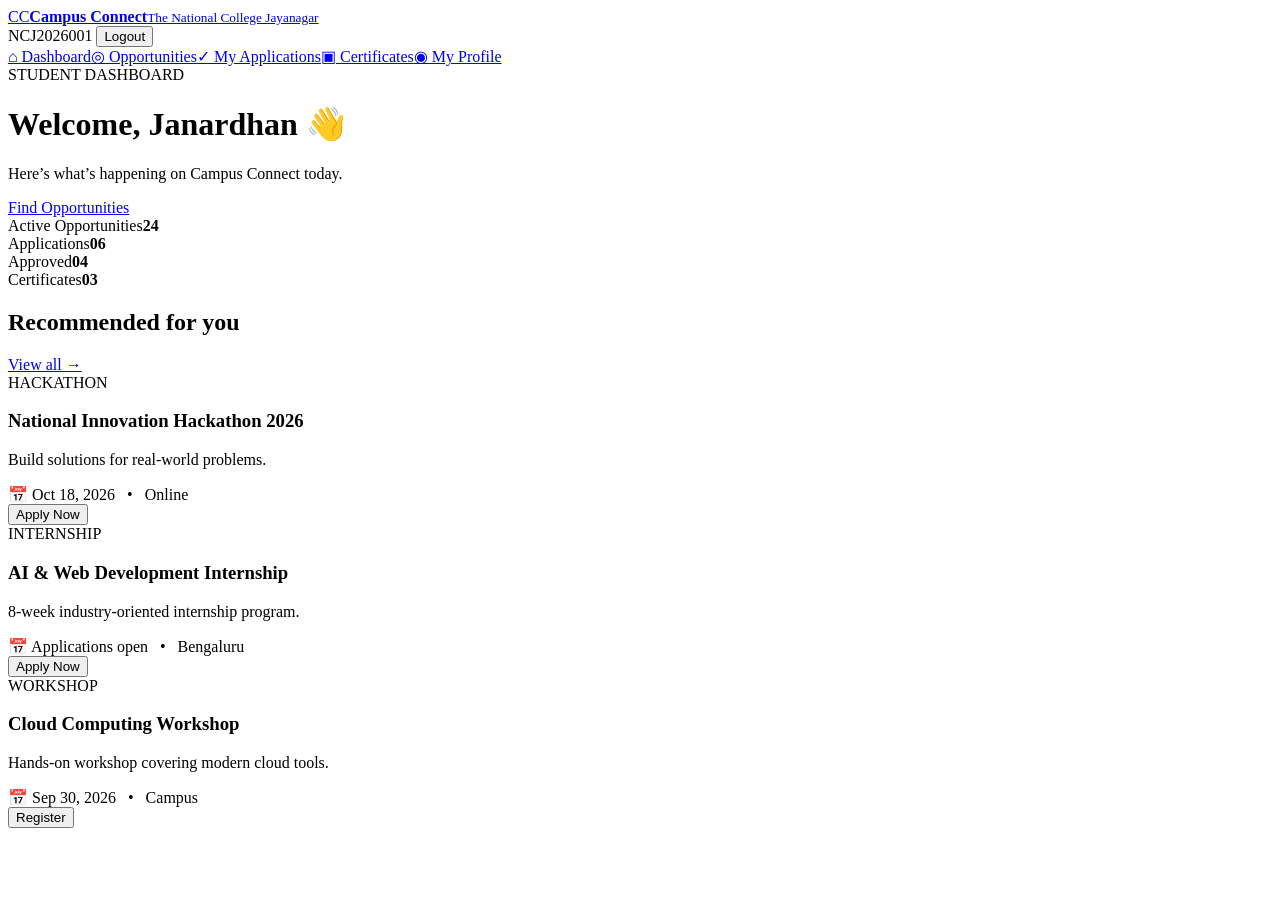
==== student-dashboard.html @ bba63967 "Add files via upload" ====
<!DOCTYPE html>
<html lang="en"><head><meta charset="UTF-8"><meta name="viewport" content="width=device-width,initial-scale=1.0">
<title>Student Dashboard | Campus Connect</title><link rel="stylesheet" href="css/style.css"><link rel="stylesheet" href="css/dashboard.css"></head>
<body>
<header class="dash-nav"><a class="brand" href="index.html"><span class="brand-mark">CC</span><span><b>Campus Connect</b><small>The National College Jayanagar</small></span></a><div class="user-chip">NCJ2026001 <button onclick="logout()">Logout</button></div></header>
<div class="dash-layout">
<aside class="sidebar"><a class="active" href="student-dashboard.html">⌂ Dashboard</a><a href="opportunity.html">◎ Opportunities</a><a href="applications.html">✓ My Applications</a><a href="certificates.html">▣ Certificates</a><a href="profile.html">◉ My Profile</a></aside>
<main class="dashboard-main">
<div class="welcome"><div><span class="eyebrow">STUDENT DASHBOARD</span><h1>Welcome, Janardhan 👋</h1><p>Here’s what’s happening on Campus Connect today.</p></div><a href="opportunity.html" class="btn btn-primary">Find Opportunities</a></div>
<div class="dashboard-stats"><div><span>Active Opportunities</span><strong>24</strong></div><div><span>Applications</span><strong>06</strong></div><div><span>Approved</span><strong>04</strong></div><div><span>Certificates</span><strong>03</strong></div></div>
<section class="dash-section"><div class="section-title"><h2>Recommended for you</h2><a href="opportunity.html">View all →</a></div>
<div class="dash-cards"><article><span class="tag blue">HACKATHON</span><h3>National Innovation Hackathon 2026</h3><p>Build solutions for real-world problems.</p><div class="card-meta">📅 Oct 18, 2026 &nbsp; • &nbsp; Online</div><button onclick="alert('Demo: Application submitted!')" class="btn btn-small">Apply Now</button></article>
<article><span class="tag green">INTERNSHIP</span><h3>AI & Web Development Internship</h3><p>8-week industry-oriented internship program.</p><div class="card-meta">📅 Applications open &nbsp; • &nbsp; Bengaluru</div><button onclick="alert('Demo: Application submitted!')" class="btn btn-small">Apply Now</button></article>
<article><span class="tag purple">WORKSHOP</span><h3>Cloud Computing Workshop</h3><p>Hands-on workshop covering modern cloud tools.</p><div class="card-meta">📅 Sep 30, 2026 &nbsp; • &nbsp; Campus</div><button onclick="alert('Demo: Registered!')" class="btn btn-small">Register</button></article></div></section>
</main></div><script src="js/auth.js"></script></body></html>
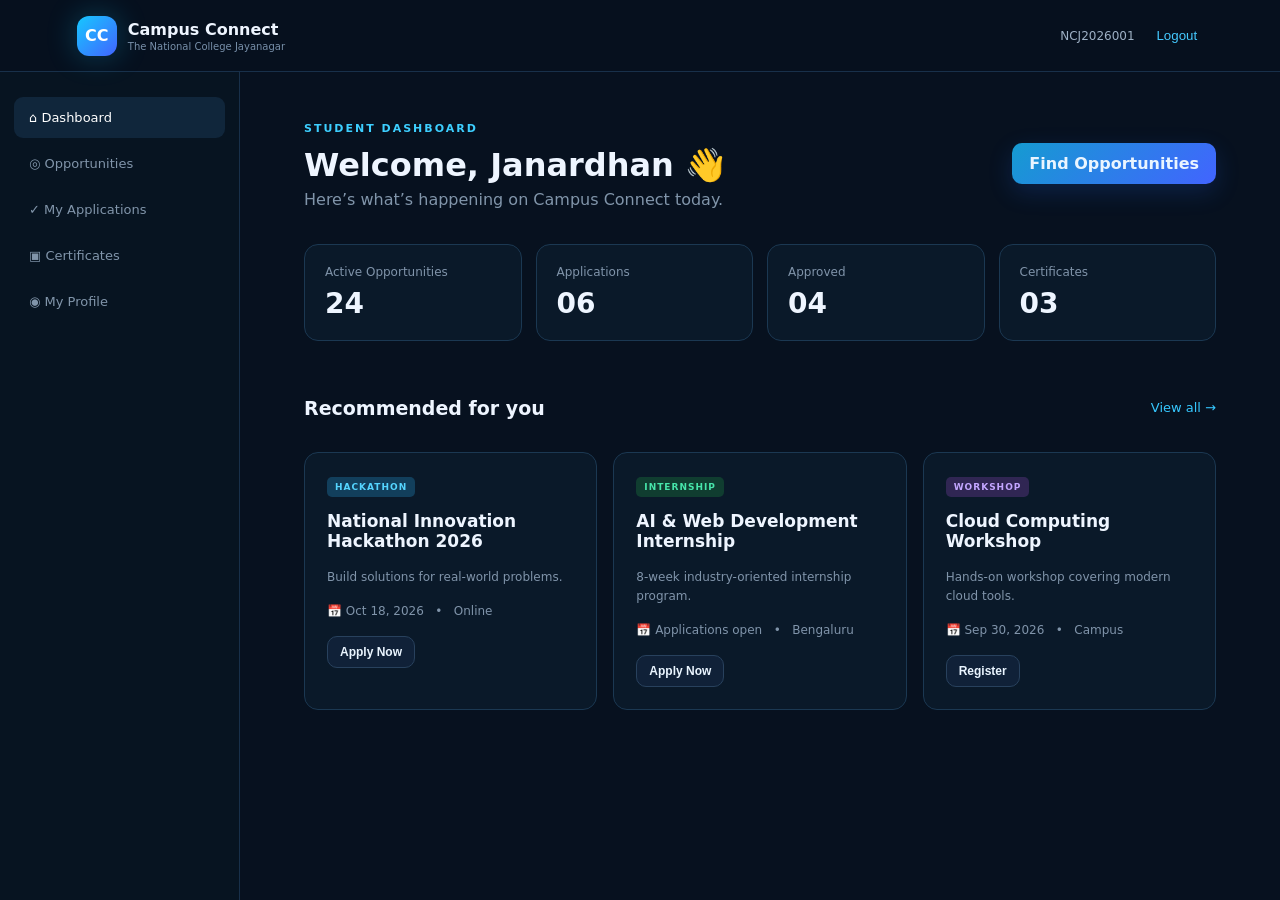
==== commit 874b683f: "Add files via upload" ====
--- a/student-dashboard.html
+++ b/student-dashboard.html
@@ -1,12 +1,12 @@
 <!DOCTYPE html>
 <html lang="en"><head><meta charset="UTF-8"><meta name="viewport" content="width=device-width,initial-scale=1.0">
 <title>Student Dashboard | Campus Connect</title><link rel="stylesheet" href="css/style.css"><link rel="stylesheet" href="css/dashboard.css"></head>
-<body>
-<header class="dash-nav"><a class="brand" href="index.html"><span class="brand-mark">CC</span><span><b>Campus Connect</b><small>The National College Jayanagar</small></span></a><div class="user-chip">NCJ2026001 <button onclick="logout()">Logout</button></div></header>
+<body data-role="student">
+<header class="dash-nav"><a class="brand" href="index.html"><span class="brand-mark">CC</span><span><b>Campus Connect</b><small>The National College Jayanagar</small></span></a><div class="user-chip"><span data-user-id>NCJ2026001</span> <button onclick="logout()">Logout</button></div></header>
 <div class="dash-layout">
 <aside class="sidebar"><a class="active" href="student-dashboard.html">⌂ Dashboard</a><a href="opportunity.html">◎ Opportunities</a><a href="applications.html">✓ My Applications</a><a href="certificates.html">▣ Certificates</a><a href="profile.html">◉ My Profile</a></aside>
 <main class="dashboard-main">
-<div class="welcome"><div><span class="eyebrow">STUDENT DASHBOARD</span><h1>Welcome, Janardhan 👋</h1><p>Here’s what’s happening on Campus Connect today.</p></div><a href="opportunity.html" class="btn btn-primary">Find Opportunities</a></div>
+<div class="welcome"><div><span class="eyebrow">STUDENT DASHBOARD</span><h1>Welcome, <span data-user-name>Janardhan</span> 👋</h1><p>Here’s what’s happening on Campus Connect today.</p></div><a href="opportunity.html" class="btn btn-primary">Find Opportunities</a></div>
 <div class="dashboard-stats"><div><span>Active Opportunities</span><strong>24</strong></div><div><span>Applications</span><strong>06</strong></div><div><span>Approved</span><strong>04</strong></div><div><span>Certificates</span><strong>03</strong></div></div>
 <section class="dash-section"><div class="section-title"><h2>Recommended for you</h2><a href="opportunity.html">View all →</a></div>
 <div class="dash-cards"><article><span class="tag blue">HACKATHON</span><h3>National Innovation Hackathon 2026</h3><p>Build solutions for real-world problems.</p><div class="card-meta">📅 Oct 18, 2026 &nbsp; • &nbsp; Online</div><button onclick="alert('Demo: Application submitted!')" class="btn btn-small">Apply Now</button></article>
--- a/css/style.css
+++ b/css/style.css
@@ -0,0 +1 @@
+*{box-sizing:border-box}html{scroll-behavior:smooth}body{margin:0;font-family:Inter,system-ui,-apple-system,BlinkMacSystemFont,"Segoe UI",sans-serif;background:#07111f;color:#eef5ff}a{text-decoration:none;color:inherit}.navbar,.dash-nav{height:76px;padding:0 6%;display:flex;align-items:center;justify-content:space-between;border-bottom:1px solid #18304a;background:#07111fee;backdrop-filter:blur(14px);position:relative;z-index:5}.brand{display:flex;gap:11px;align-items:center}.brand-mark,.auth-logo{width:40px;height:40px;border-radius:12px;display:grid;place-items:center;background:linear-gradient(135deg,#16c8ff,#4264ff);font-weight:900;color:white;box-shadow:0 0 30px #16c8ff44}.brand small{display:block;color:#7890aa;font-size:10px;margin-top:2px}.navbar nav{display:flex;align-items:center;gap:20px;color:#a9b9cb;font-size:14px}.btn{display:inline-flex;align-items:center;justify-content:center;padding:11px 17px;border-radius:10px;border:1px solid #28415d;color:#eaf5ff;background:#102138;font-weight:700;cursor:pointer}.btn-primary{background:linear-gradient(135deg,#159bd1,#4264ff);border:0;box-shadow:0 8px 25px #2563eb33}.btn-outline{background:transparent}.btn-large{padding:14px 20px}.hero{min-height:620px;padding:100px 8%;display:flex;align-items:center;justify-content:space-between;gap:60px;background:radial-gradient(circle at 80% 35%,#164d7933,transparent 38%),radial-gradient(circle at 10% 70%,#123b6333,transparent 35%)}.hero-copy{max-width:720px}.eyebrow{font-size:11px;letter-spacing:2px;color:#3dcfff;font-weight:800}.hero h1{font-size:clamp(44px,6vw,78px);line-height:1.03;margin:16px 0}.hero h1 span{color:#35c7ff}.hero p{font-size:18px;line-height:1.7;color:#9db0c5;max-width:650px}.hero-actions{display:flex;gap:12px;margin:30px 0}.hero-note{font-size:12px;color:#61758d}.hero-card{width:330px;padding:28px;border:1px solid #21415e;border-radius:24px;background:linear-gradient(160deg,#0e2137dd,#08121fdd);box-shadow:0 30px 80px #0006}.card-top{color:#8ca2b9;margin-bottom:20px}.live-dot{display:inline-block;width:8px;height:8px;background:#37e29b;border-radius:50%;margin-right:8px;box-shadow:0 0 12px #37e29b}.mini-stat{padding:17px 0;border-top:1px solid #1a344e;display:flex;justify-content:space-between}.mini-stat strong{font-size:25px}.mini-stat span{color:#7890aa}.stats{display:grid;grid-template-columns:repeat(4,1fr);padding:35px 8%;border-top:1px solid #18304a;border-bottom:1px solid #18304a}.stats div{display:flex;flex-direction:column;align-items:center;gap:5px}.stats strong{font-size:30px}.stats span{font-size:12px;color:#71869d}.section{padding:90px 8%}.section-heading{text-align:center;max-width:700px;margin:0 auto 45px}.section-heading h2{font-size:40px;margin:12px 0}.section-heading p{color:#8397ac}.opportunity-grid{display:grid;grid-template-columns:repeat(3,1fr);gap:18px}.opportunity-card{padding:28px;border:1px solid #193650;background:#0b1929;border-radius:18px;transition:.2s}.opportunity-card:hover{transform:translateY(-4px);border-color:#2d8fc0}.icon{font-size:30px;margin-bottom:15px}.opportunity-card p{color:#8397ac;line-height:1.6}.opportunity-card a{color:#39c9ff;font-weight:700}.dark-section{background:#091725;border-top:1px solid #18304a}.steps{display:grid;grid-template-columns:repeat(4,1fr);gap:18px}.step{padding:25px;border:1px solid #193650;border-radius:16px}.step span{color:#39c9ff;font-weight:900}.step p{color:#8397ac;line-height:1.6}footer{padding:28px 8%;border-top:1px solid #18304a;color:#74899f;display:flex;justify-content:space-between;font-size:12px}@media(max-width:850px){.navbar nav a:not(.btn){display:none}.hero{padding:65px 6%;flex-direction:column;align-items:flex-start}.hero-card{width:100%}.stats,.opportunity-grid,.steps{grid-template-columns:1fr 1fr}.section{padding:65px 6%}}@media(max-width:560px){.stats,.opportunity-grid,.steps{grid-template-columns:1fr}.hero h1{font-size:44px}.hero-actions{flex-direction:column;width:100%}.hero-actions .btn{width:100%}footer{flex-direction:column;gap:10px}.brand small{display:none}}
--- a/css/dashboard.css
+++ b/css/dashboard.css
@@ -0,0 +1 @@
+.dash-nav{height:72px}.user-chip{font-size:12px;color:#9db0c5}.user-chip button{margin-left:12px;border:0;background:transparent;color:#45caff;cursor:pointer}.dash-layout{display:flex;min-height:calc(100vh - 72px)}.sidebar{width:240px;border-right:1px solid #18304a;padding:25px 14px;background:#071421;display:flex;flex-direction:column;gap:5px}.sidebar a{padding:13px 15px;border-radius:9px;color:#8195aa;font-size:13px}.sidebar a:hover,.sidebar a.active{background:#10263b;color:#fff}.dashboard-main{flex:1;padding:45px 5%;overflow:auto}.welcome{display:flex;justify-content:space-between;gap:20px;align-items:center;margin-bottom:35px}.welcome h1{font-size:32px;margin:10px 0 6px}.welcome p{color:#8195aa;margin:0}.dashboard-stats{display:grid;grid-template-columns:repeat(4,1fr);gap:14px}.dashboard-stats>div{padding:20px;border:1px solid #1b3852;background:#0a1929;border-radius:14px}.dashboard-stats span{display:block;color:#8094aa;font-size:12px}.dashboard-stats strong{font-size:28px;display:block;margin-top:8px}.dash-section{margin-top:40px}.section-title{display:flex;justify-content:space-between;align-items:center;margin-bottom:17px}.section-title h2{font-size:19px}.section-title a{color:#36c8ff;font-size:13px}.dash-cards{display:grid;grid-template-columns:repeat(3,1fr);gap:16px}.dash-cards article{padding:22px;border:1px solid #1b3852;background:#0a1929;border-radius:14px}.dash-cards h3{font-size:17px}.dash-cards p,.card-meta{color:#8094aa;font-size:12px;line-height:1.6}.card-meta{margin:15px 0}.tag{font-size:9px;letter-spacing:1px;padding:5px 8px;border-radius:5px;font-weight:900}.blue{background:#123f5c;color:#55d5ff}.green{background:#103d30;color:#47e5aa}.purple{background:#302653;color:#c3a6ff}.btn-small{padding:8px 12px;font-size:12px}.admin-grid{display:grid;grid-template-columns:repeat(2,1fr);gap:14px}.admin-grid a{padding:23px;border:1px solid #1b3852;background:#0a1929;border-radius:14px;display:flex;flex-direction:column;gap:8px}.admin-grid span{font-size:12px;color:#8094aa}.activity{border:1px solid #1b3852;background:#0a1929;border-radius:14px}.activity p{margin:0;padding:15px 18px;border-bottom:1px solid #173047;font-size:13px;color:#a2b3c5}.activity p:last-child{border:0}.activity span{float:right;color:#61778f;font-size:11px}@media(max-width:900px){.sidebar{width:75px}.sidebar a{font-size:0;text-align:center}.dashboard-main{padding:30px 4%}.dashboard-stats,.dash-cards{grid-template-columns:1fr 1fr}}@media(max-width:600px){.sidebar{display:none}.welcome{flex-direction:column;align-items:flex-start}.dashboard-stats,.dash-cards,.admin-grid{grid-template-columns:1fr}.dash-nav .brand small{display:none}}
